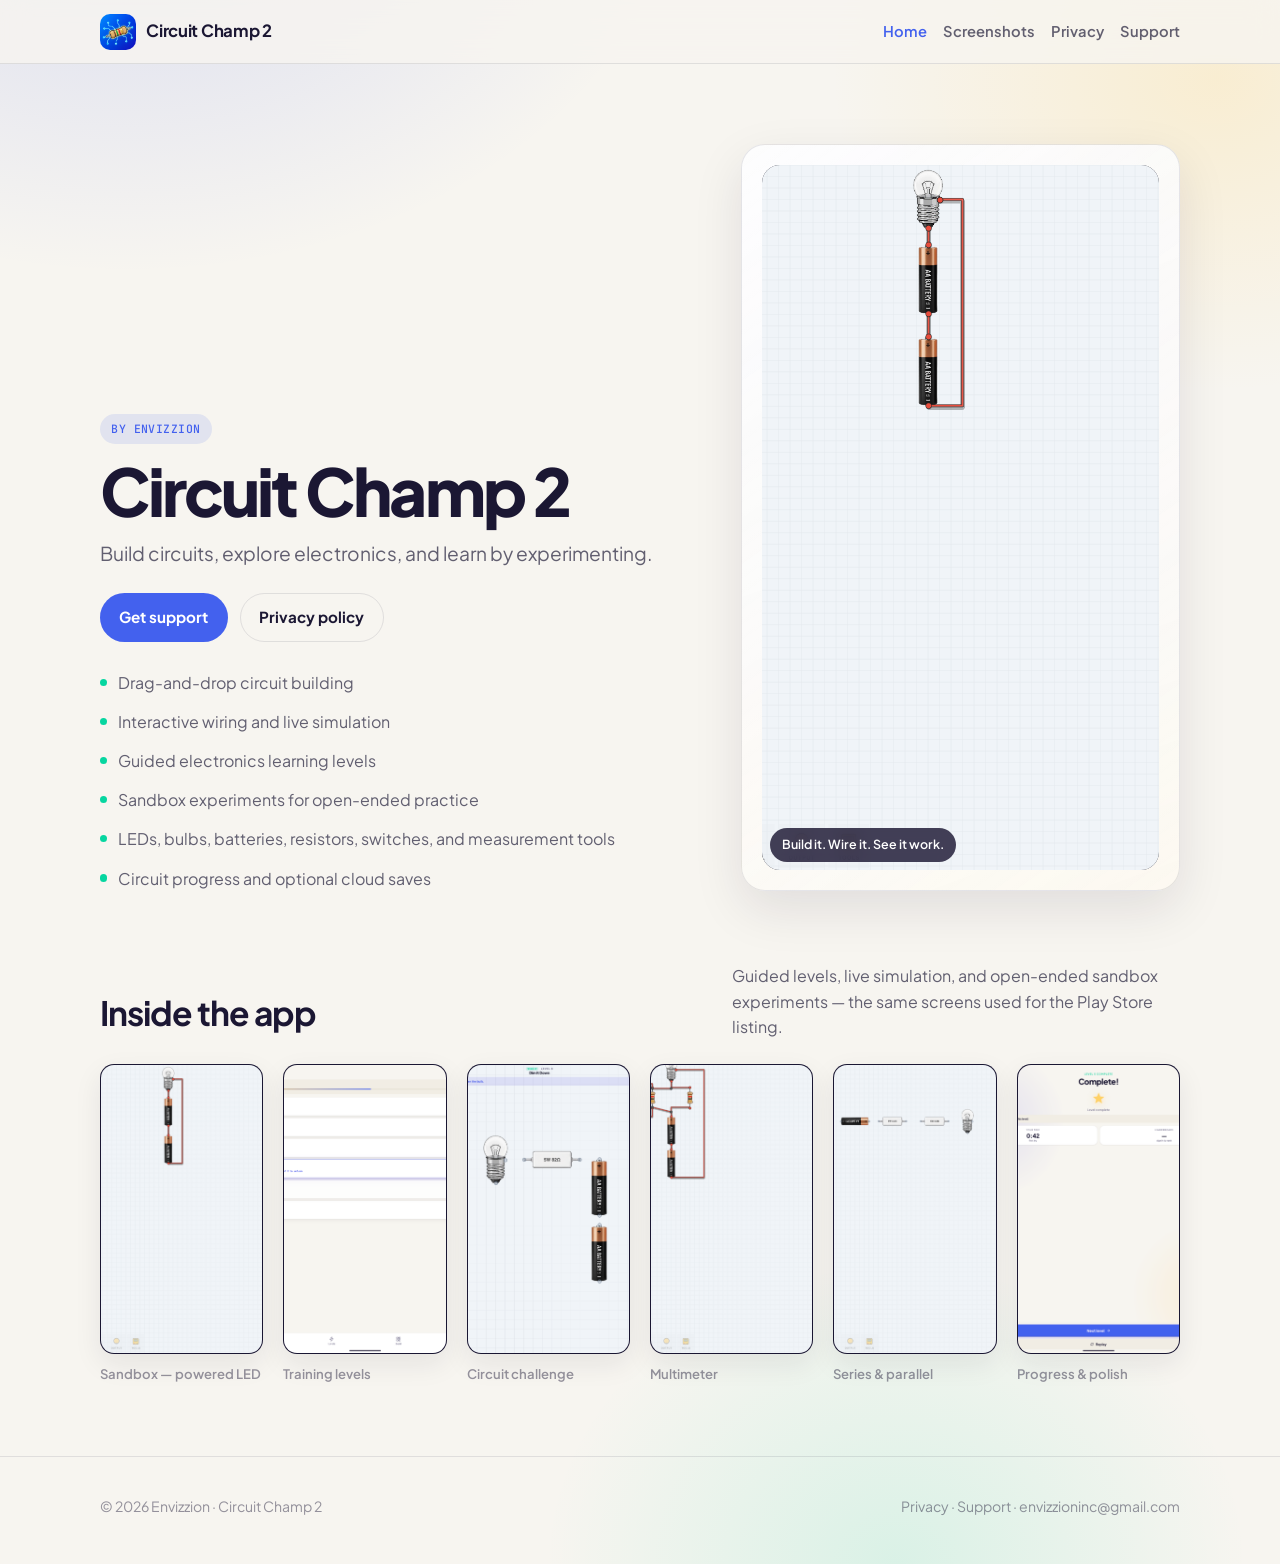
==== index.html @ 4c154be6 "init" ====
<!DOCTYPE html>
<html lang="en">

<head>
  <meta charset="utf-8">
  <meta name="viewport" content="width=device-width, initial-scale=1">
  <title>Circuit Champ 2 — Build circuits. Learn by experimenting.</title>
  <meta name="description"
    content="Circuit Champ 2 is a hands-on electronics learning app. Build circuits, explore training levels, and experiment in the sandbox.">
  <meta name="theme-color" content="#4361ee">
  <link rel="icon" href="assets/icon.png" type="image/png">
  <link rel="preconnect" href="https://fonts.googleapis.com">
  <link rel="preconnect" href="https://fonts.gstatic.com" crossorigin>
  <link
    href="https://fonts.googleapis.com/css2?family=JetBrains+Mono:wght@400;500&family=Plus+Jakarta+Sans:wght@500;600;700;800&display=swap"
    rel="stylesheet">
  <link rel="stylesheet" href="css/site.css">
</head>

<body>
  <header class="site-header">
    <div class="site-header__inner">
      <a class="brand" href="./">
        <img src="assets/icon.png" width="36" height="36" alt="">
        <span>Circuit Champ 2</span>
      </a>
      <nav class="nav" aria-label="Primary">
        <a href="./" aria-current="page">Home</a>
        <a href="#screenshots">Screenshots</a>
        <a href="privacy/">Privacy</a>
        <a href="support/">Support</a>
      </nav>
    </div>
  </header>

  <main>
    <section class="hero">
      <div class="wrap hero__grid">
        <div>
          <p class="eyebrow anim">By Envizzion</p>
          <h1 class="anim anim-d1">Circuit Champ 2</h1>
          <p class="hero__lede anim anim-d2">Build circuits, explore electronics, and learn by experimenting.</p>
          <div class="cta-row anim anim-d3">
            <a class="btn btn--primary" href="support/">Get support</a>
            <a class="btn btn--ghost" href="privacy/">Privacy policy</a>
          </div>
          <ul class="features anim anim-d4" style="margin-top: 1.75rem;">
            <li>Drag-and-drop circuit building</li>
            <li>Interactive wiring and live simulation</li>
            <li>Guided electronics learning levels</li>
            <li>Sandbox experiments for open-ended practice</li>
            <li>LEDs, bulbs, batteries, resistors, switches, and measurement tools</li>
            <li>Circuit progress and optional cloud saves</li>
          </ul>
        </div>
        <aside class="hero__panel anim anim-d2" aria-label="Featured screenshot">
          <img src="assets/screenshots/01-sandbox-led.png"
            alt="Sandbox with a powered LED circuit on the Circuit Champ workbench" width="1080" height="1920">
          <span class="hero__badge">Build it. Wire it. See it work.</span>
        </aside>
      </div>
    </section>

    <section class="section" id="screenshots">
      <div class="wrap">
        <div class="section__head">
          <h2>Inside the app</h2>
          <p>Guided levels, live simulation, and open-ended sandbox experiments — the same screens used for the Play
            Store listing.</p>
        </div>
        <div class="shot-grid">
          <figure class="shot anim anim-d1">
            <img src="assets/screenshots/01-sandbox-led.png" alt="Sandbox with a powered LED circuit" width="1080"
              height="1920">
            <figcaption>Sandbox — powered LED</figcaption>
          </figure>
          <figure class="shot anim anim-d2">
            <img src="assets/screenshots/02-training-levels.png" alt="Training and component level list" width="1080"
              height="1920">
            <figcaption>Training levels</figcaption>
          </figure>
          <figure class="shot anim anim-d3">
            <img src="assets/screenshots/03-challenge.png" alt="Active challenge with objective and circuit"
              width="1080" height="1920">
            <figcaption>Circuit challenge</figcaption>
          </figure>
          <figure class="shot anim anim-d4">
            <img src="assets/screenshots/04-multimeter.png" alt="Multimeter measuring a circuit" width="1080"
              height="1920">
            <figcaption>Multimeter</figcaption>
          </figure>
          <figure class="shot anim anim-d5">
            <img src="assets/screenshots/05-series-parallel.png" alt="Series or parallel circuit in the sandbox"
              width="1080" height="1920">
            <figcaption>Series &amp; parallel</figcaption>
          </figure>
          <figure class="shot anim anim-d6">
            <img src="assets/screenshots/06-completed-level.png" alt="Completed level or progression screen"
              width="1080" height="1920">
            <figcaption>Progress &amp; polish</figcaption>
          </figure>
        </div>
      </div>
    </section>
  </main>

  <footer class="site-footer">
    <div class="site-footer__inner">
      <p>© 2026 Envizzion · Circuit Champ 2</p>
      <p>
        <a href="privacy/">Privacy</a>
        ·
        <a href="support/">Support</a>
        ·
        <a href="mailto:envizzioninc@gmail.com">envizzioninc@gmail.com</a>
      </p>
    </div>
  </footer>
</body>

</html>
---- css/site.css ----
:root {
  --accent: #4361ee;
  --accent-soft: rgba(67, 97, 238, 0.12);
  --yellow: #ffd166;
  --orange: #ff6b35;
  --green: #06d6a0;
  --surface: #f7f5f0;
  --surface-elevated: #ffffff;
  --ink: #1b1733;
  --ink-muted: rgba(27, 23, 51, 0.68);
  --ink-faint: rgba(27, 23, 51, 0.45);
  --line: rgba(27, 23, 51, 0.1);
  --font-sans: "Plus Jakarta Sans", system-ui, sans-serif;
  --font-mono: "JetBrains Mono", ui-monospace, monospace;
  --radius: 18px;
  --shadow: 0 18px 50px rgba(27, 23, 51, 0.1);
  --max: 1080px;
}

*,
*::before,
*::after {
  box-sizing: border-box;
}

html {
  scroll-behavior: smooth;
}

body {
  margin: 0;
  min-height: 100vh;
  font-family: var(--font-sans);
  color: var(--ink);
  background:
    radial-gradient(ellipse 80% 50% at 10% -10%, rgba(67, 97, 238, 0.18), transparent 55%),
    radial-gradient(ellipse 60% 40% at 95% 5%, rgba(255, 209, 102, 0.22), transparent 50%),
    radial-gradient(ellipse 50% 35% at 70% 100%, rgba(6, 214, 160, 0.12), transparent 55%),
    var(--surface);
  line-height: 1.6;
}

img {
  max-width: 100%;
  height: auto;
  display: block;
}

a {
  color: var(--accent);
  text-decoration-thickness: 1.5px;
  text-underline-offset: 0.18em;
}

a:hover {
  color: #2f49d1;
}

.site-header {
  position: sticky;
  top: 0;
  z-index: 20;
  backdrop-filter: blur(14px);
  background: rgba(247, 245, 240, 0.82);
  border-bottom: 1px solid var(--line);
}

.site-header__inner,
.site-footer__inner,
.wrap {
  width: min(100% - 2rem, var(--max));
  margin-inline: auto;
}

.site-header__inner {
  display: flex;
  align-items: center;
  justify-content: space-between;
  gap: 1rem;
  padding: 0.85rem 0;
}

.brand {
  display: inline-flex;
  align-items: center;
  gap: 0.65rem;
  color: inherit;
  text-decoration: none;
  font-weight: 700;
  letter-spacing: -0.02em;
}

.brand img {
  width: 36px;
  height: 36px;
  border-radius: 10px;
}

.brand span {
  font-size: 1.05rem;
}

.nav {
  display: flex;
  flex-wrap: wrap;
  gap: 0.35rem 1rem;
  font-size: 0.92rem;
  font-weight: 600;
}

.nav a {
  color: var(--ink-muted);
  text-decoration: none;
}

.nav a:hover,
.nav a[aria-current="page"] {
  color: var(--accent);
}

.hero {
  padding: clamp(2.5rem, 8vw, 5rem) 0 clamp(2rem, 5vw, 3.5rem);
}

.hero__grid {
  display: grid;
  gap: 2rem;
  align-items: end;
}

@media (min-width: 860px) {
  .hero__grid {
    grid-template-columns: 1.15fr 0.85fr;
    gap: 3rem;
  }
}

.eyebrow {
  display: inline-block;
  margin: 0 0 0.85rem;
  padding: 0.35rem 0.7rem;
  border-radius: 999px;
  background: var(--accent-soft);
  color: var(--accent);
  font-family: var(--font-mono);
  font-size: 0.72rem;
  font-weight: 500;
  letter-spacing: 0.04em;
  text-transform: uppercase;
}

.hero h1,
.doc h1 {
  margin: 0 0 0.75rem;
  font-size: clamp(2.4rem, 6vw, 4.1rem);
  line-height: 1.05;
  letter-spacing: -0.045em;
  font-weight: 800;
}

.hero h1 {
  max-width: 11ch;
}

.hero__lede,
.doc .lede {
  margin: 0 0 1.5rem;
  max-width: 36rem;
  color: var(--ink-muted);
  font-size: clamp(1.05rem, 2.2vw, 1.2rem);
}

.cta-row {
  display: flex;
  flex-wrap: wrap;
  gap: 0.75rem;
}

.btn {
  display: inline-flex;
  align-items: center;
  justify-content: center;
  gap: 0.4rem;
  min-height: 2.75rem;
  padding: 0.7rem 1.15rem;
  border-radius: 999px;
  border: 1.5px solid transparent;
  font: inherit;
  font-weight: 700;
  font-size: 0.95rem;
  text-decoration: none;
  cursor: pointer;
  transition: transform 0.15s ease, background 0.15s ease, color 0.15s ease;
}

.btn:hover {
  transform: translateY(-1px);
}

.btn--primary {
  background: var(--accent);
  color: #fff;
}

.btn--primary:hover {
  background: #2f49d1;
  color: #fff;
}

.btn--ghost {
  background: transparent;
  border-color: var(--line);
  color: var(--ink);
}

.btn--ghost:hover {
  border-color: var(--accent);
  color: var(--accent);
}

.hero__panel {
  position: relative;
  padding: 1.25rem;
  border-radius: calc(var(--radius) + 6px);
  background:
    linear-gradient(145deg, rgba(255, 255, 255, 0.92), rgba(255, 255, 255, 0.65)),
    linear-gradient(160deg, var(--accent-soft), rgba(255, 209, 102, 0.18));
  border: 1px solid var(--line);
  box-shadow: var(--shadow);
}

.hero__panel img {
  width: 100%;
  border-radius: var(--radius);
  aspect-ratio: 9 / 16;
  object-fit: cover;
  object-position: top center;
  background: #0f0f1e;
}

.hero__badge {
  position: absolute;
  left: 1.75rem;
  bottom: 1.75rem;
  padding: 0.45rem 0.75rem;
  border-radius: 999px;
  background: rgba(27, 23, 51, 0.82);
  color: #fff;
  font-size: 0.78rem;
  font-weight: 600;
  backdrop-filter: blur(8px);
}

.section {
  padding: 1rem 0 4.5rem;
}

.section__head {
  display: flex;
  flex-wrap: wrap;
  align-items: end;
  justify-content: space-between;
  gap: 1rem;
  margin-bottom: 1.5rem;
}

.section__head h2 {
  margin: 0;
  font-size: clamp(1.6rem, 3vw, 2.1rem);
  letter-spacing: -0.03em;
}

.section__head p {
  margin: 0;
  max-width: 28rem;
  color: var(--ink-muted);
}

.shot-grid {
  display: grid;
  gap: 1.25rem;
  grid-template-columns: repeat(auto-fit, minmax(160px, 1fr));
}

@media (min-width: 720px) {
  .shot-grid {
    grid-template-columns: repeat(3, 1fr);
  }
}

@media (min-width: 980px) {
  .shot-grid {
    grid-template-columns: repeat(6, 1fr);
  }
}

.shot {
  margin: 0;
}

.shot img {
  width: 100%;
  border-radius: 14px;
  border: 1px solid var(--line);
  box-shadow: 0 10px 28px rgba(27, 23, 51, 0.08);
  aspect-ratio: 9 / 16;
  object-fit: cover;
  object-position: top center;
  background: #1b1733;
}

.shot figcaption {
  margin-top: 0.55rem;
  font-size: 0.82rem;
  color: var(--ink-faint);
  font-weight: 600;
}

.features {
  display: grid;
  gap: 0.85rem;
  margin: 0;
  padding: 0;
  list-style: none;
}

.features li {
  position: relative;
  padding-left: 1.15rem;
  color: var(--ink-muted);
}

.features li::before {
  content: "";
  position: absolute;
  left: 0;
  top: 0.55em;
  width: 0.45rem;
  height: 0.45rem;
  border-radius: 50%;
  background: var(--green);
}

.doc {
  padding: 2.5rem 0 4rem;
}

.doc-card {
  max-width: 44rem;
  margin: 0 auto;
  padding: clamp(1.5rem, 4vw, 2.5rem);
  background: var(--surface-elevated);
  border: 1px solid var(--line);
  border-radius: calc(var(--radius) + 4px);
  box-shadow: var(--shadow);
}

.doc-card h1 {
  font-size: clamp(1.9rem, 4vw, 2.6rem);
}

.doc-card .meta {
  margin: 0 0 1.5rem;
  color: var(--ink-faint);
  font-family: var(--font-mono);
  font-size: 0.82rem;
}

.doc-card h2 {
  margin: 1.75rem 0 0.65rem;
  font-size: 1.15rem;
  letter-spacing: -0.02em;
}

.doc-card p,
.doc-card li {
  color: var(--ink-muted);
}

.doc-card ul {
  padding-left: 1.2rem;
}

.doc-card li + li {
  margin-top: 0.35rem;
}

.site-footer {
  border-top: 1px solid var(--line);
  padding: 1.5rem 0 2rem;
  color: var(--ink-faint);
  font-size: 0.88rem;
}

.site-footer__inner {
  display: flex;
  flex-wrap: wrap;
  gap: 0.75rem 1.5rem;
  justify-content: space-between;
}

.site-footer a {
  color: inherit;
  text-decoration: none;
}

.site-footer a:hover {
  color: var(--accent);
}

/* Motion */
@keyframes rise-in {
  from {
    opacity: 0;
    transform: translateY(14px);
  }
  to {
    opacity: 1;
    transform: translateY(0);
  }
}

.anim {
  animation: rise-in 0.7s ease both;
}

.anim-d1 { animation-delay: 0.08s; }
.anim-d2 { animation-delay: 0.16s; }
.anim-d3 { animation-delay: 0.24s; }
.anim-d4 { animation-delay: 0.32s; }
.anim-d5 { animation-delay: 0.4s; }
.anim-d6 { animation-delay: 0.48s; }

@media (prefers-reduced-motion: reduce) {
  html { scroll-behavior: auto; }
  .anim { animation: none; }
  .btn:hover { transform: none; }
}
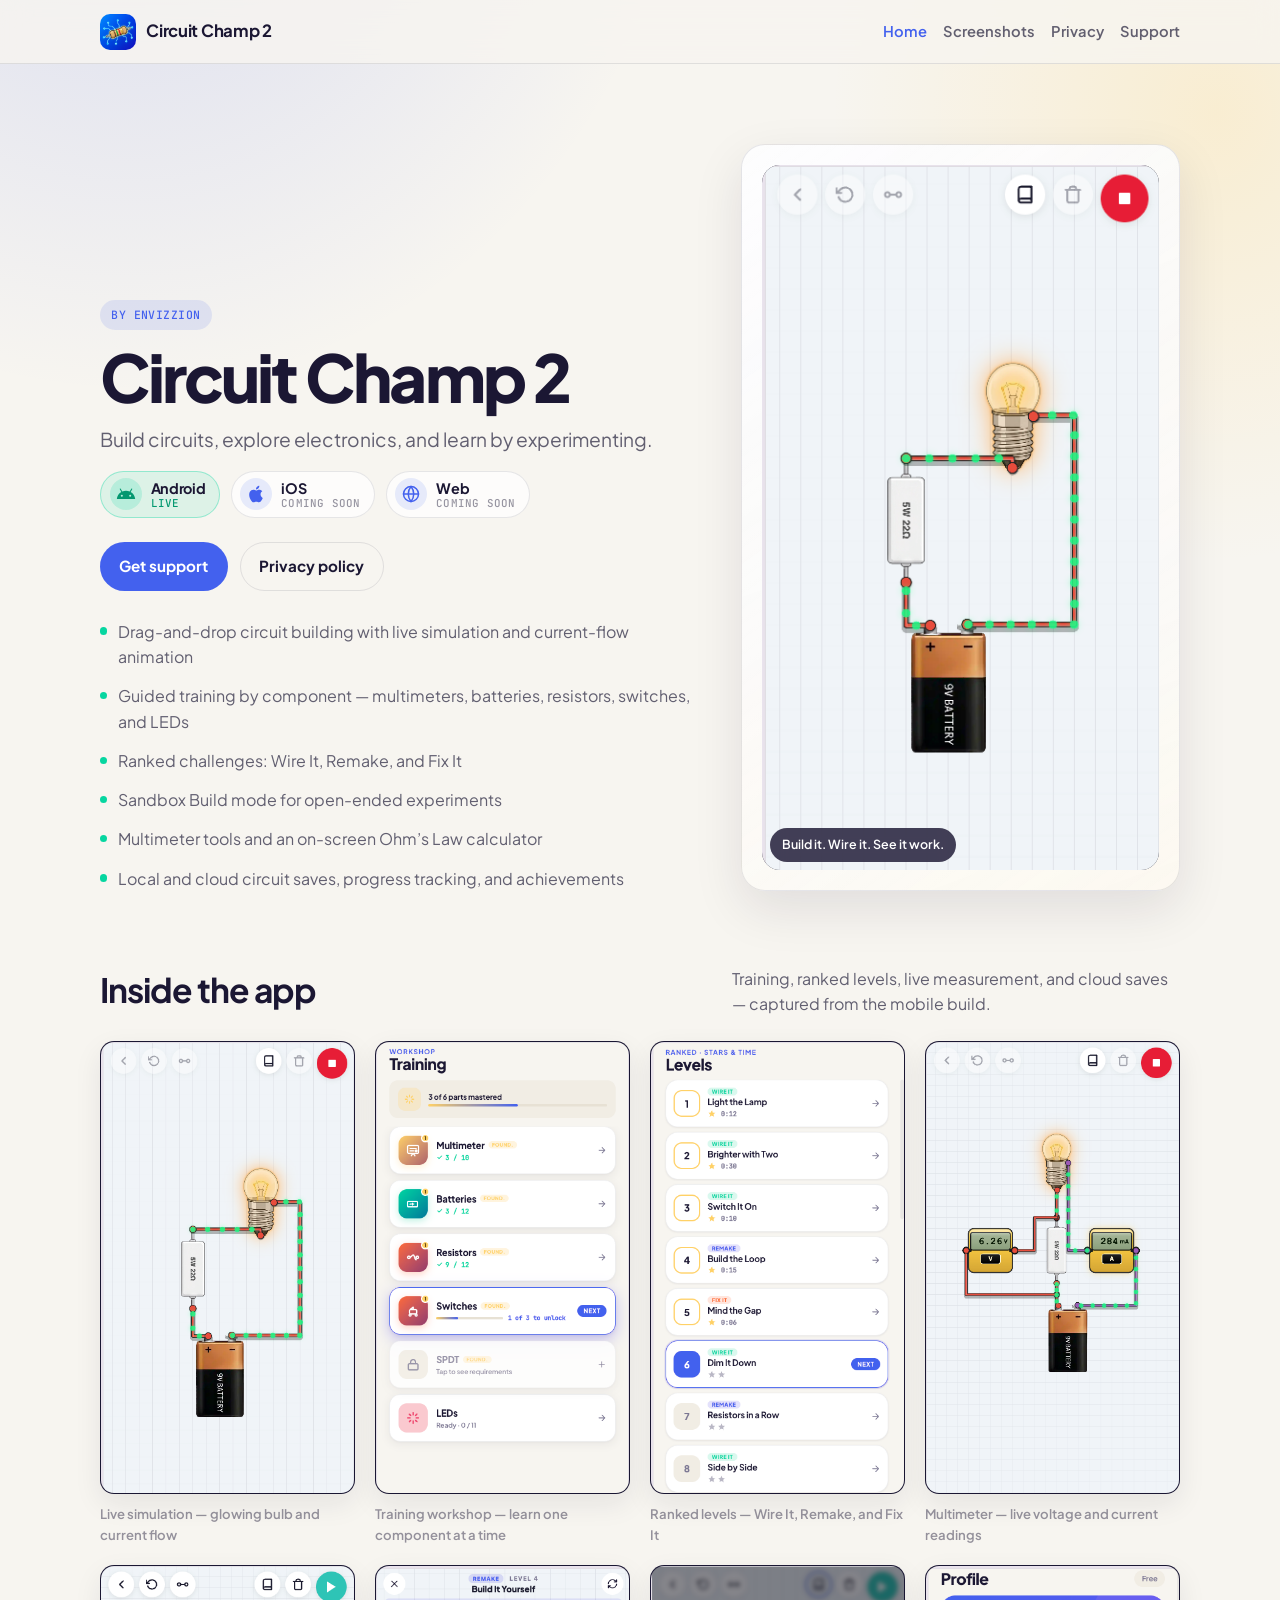
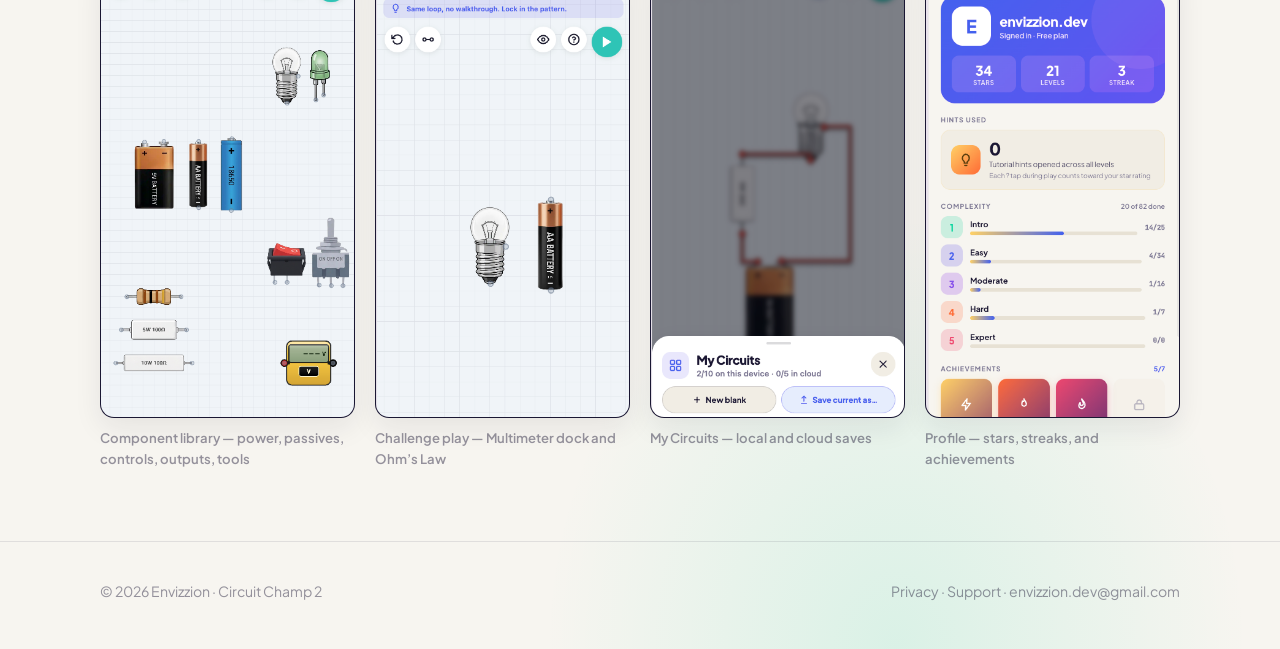
==== commit f535b95c: "updates" ====
--- a/index.html
+++ b/index.html
@@ -6,7 +6,7 @@
   <meta name="viewport" content="width=device-width, initial-scale=1">
   <title>Circuit Champ 2 — Build circuits. Learn by experimenting.</title>
   <meta name="description"
-    content="Circuit Champ 2 is a hands-on electronics learning app. Build circuits, explore training levels, and experiment in the sandbox.">
+    content="Circuit Champ 2 is a hands-on electronics learning app for Android, with iOS and web versions coming soon. Build circuits, train with guided levels, and experiment in the sandbox.">
   <meta name="theme-color" content="#4361ee">
   <link rel="icon" href="assets/icon.png" type="image/png">
   <link rel="preconnect" href="https://fonts.googleapis.com">
@@ -40,22 +40,61 @@
           <p class="eyebrow anim">By Envizzion</p>
           <h1 class="anim anim-d1">Circuit Champ 2</h1>
           <p class="hero__lede anim anim-d2">Build circuits, explore electronics, and learn by experimenting.</p>
+          <ul class="platforms anim anim-d2" aria-label="Supported platforms">
+            <li class="platform platform--live">
+              <span class="platform__icon" aria-hidden="true">
+                <svg viewBox="0 0 24 24" width="20" height="20" fill="currentColor">
+                  <path d="M17.6 9.48l1.84-3.18c.16-.31.04-.69-.26-.85a.637.637 0 0 0-.83.22l-1.88 3.24a11.43 11.43 0 0 0-8.94 0L5.65 5.67a.643.643 0 0 0-.87-.2c-.28.18-.37.54-.2.83L6.4 9.48A10.78 10.78 0 0 0 1 18h22a10.78 10.78 0 0 0-5.4-8.52zM7 15.25a1.25 1.25 0 1 1 0-2.5 1.25 1.25 0 0 1 0 2.5zm10 0a1.25 1.25 0 1 1 0-2.5 1.25 1.25 0 0 1 0 2.5z"/>
+                </svg>
+              </span>
+              <span class="platform__meta">
+                <span class="platform__name">Android</span>
+                <span class="platform__status">Live</span>
+              </span>
+            </li>
+            <li class="platform">
+              <span class="platform__icon" aria-hidden="true">
+                <svg viewBox="0 0 24 24" width="20" height="20" fill="currentColor">
+                  <path d="M18.71 19.5c-.83 1.24-1.71 2.45-3.05 2.47-1.34.03-1.77-.79-3.29-.79-1.53 0-2 .77-3.27.82-1.31.05-2.3-1.32-3.14-2.53C4.25 17 2.94 12.45 4.7 9.39c.87-1.52 2.43-2.48 4.12-2.51 1.28-.02 2.5.87 3.29.87.78 0 2.26-1.07 3.81-.91.65.03 2.47.26 3.64 1.98-.09.06-2.17 1.28-2.15 3.81.03 3.02 2.65 4.03 2.68 4.04-.03.07-.42 1.44-1.38 2.83M13 3.5c.73-.83 1.94-1.46 2.94-1.5.13 1.17-.34 2.35-1.04 3.19-.69.85-1.83 1.51-2.95 1.42-.15-1.15.41-2.35 1.05-3.11z"/>
+                </svg>
+              </span>
+              <span class="platform__meta">
+                <span class="platform__name">iOS</span>
+                <span class="platform__status">Coming soon</span>
+              </span>
+            </li>
+            <li class="platform">
+              <span class="platform__icon" aria-hidden="true">
+                <svg viewBox="0 0 24 24" width="20" height="20" fill="none" stroke="currentColor" stroke-width="1.8" stroke-linecap="round" stroke-linejoin="round">
+                  <circle cx="12" cy="12" r="9"/>
+                  <path d="M3 12h18"/>
+                  <path d="M12 3a14 14 0 0 1 0 18"/>
+                  <path d="M12 3a14 14 0 0 0 0 18"/>
+                </svg>
+              </span>
+              <span class="platform__meta">
+                <span class="platform__name">Web</span>
+                <span class="platform__status">Coming soon</span>
+              </span>
+            </li>
+          </ul>
           <div class="cta-row anim anim-d3">
             <a class="btn btn--primary" href="support/">Get support</a>
             <a class="btn btn--ghost" href="privacy/">Privacy policy</a>
           </div>
           <ul class="features anim anim-d4" style="margin-top: 1.75rem;">
-            <li>Drag-and-drop circuit building</li>
-            <li>Interactive wiring and live simulation</li>
-            <li>Guided electronics learning levels</li>
-            <li>Sandbox experiments for open-ended practice</li>
-            <li>LEDs, bulbs, batteries, resistors, switches, and measurement tools</li>
-            <li>Circuit progress and optional cloud saves</li>
+            <li>Drag-and-drop circuit building with live simulation and current-flow animation</li>
+            <li>Guided training by component — multimeters, batteries, resistors, switches, and LEDs</li>
+            <li>Ranked challenges: Wire It, Remake, and Fix It</li>
+            <li>Sandbox Build mode for open-ended experiments</li>
+            <li>Multimeter tools and an on-screen Ohm’s Law calculator</li>
+            <li>Local and cloud circuit saves, progress tracking, and achievements</li>
           </ul>
         </div>
         <aside class="hero__panel anim anim-d2" aria-label="Featured screenshot">
-          <img src="assets/screenshots/01-sandbox-led.png"
-            alt="Sandbox with a powered LED circuit on the Circuit Champ workbench" width="1080" height="1920">
+          <img src="assets/screenshots/01-sandbox-live-simulation.png"
+            alt="Sandbox simulation with a glowing bulb, battery, resistor, and animated current flow"
+            width="415" height="918">
           <span class="hero__badge">Build it. Wire it. See it work.</span>
         </aside>
       </div>
@@ -65,39 +104,55 @@
       <div class="wrap">
         <div class="section__head">
           <h2>Inside the app</h2>
-          <p>Guided levels, live simulation, and open-ended sandbox experiments — the same screens used for the Play
-            Store listing.</p>
+          <p>Training, ranked levels, live measurement, and cloud saves — captured from the mobile build.</p>
         </div>
         <div class="shot-grid">
           <figure class="shot anim anim-d1">
-            <img src="assets/screenshots/01-sandbox-led.png" alt="Sandbox with a powered LED circuit" width="1080"
-              height="1920">
-            <figcaption>Sandbox — powered LED</figcaption>
+            <img src="assets/screenshots/01-sandbox-live-simulation.png"
+              alt="Sandbox with a powered bulb circuit and moving current dots on the wires" width="415" height="918">
+            <figcaption>Live simulation — glowing bulb and current flow</figcaption>
           </figure>
           <figure class="shot anim anim-d2">
-            <img src="assets/screenshots/02-training-levels.png" alt="Training and component level list" width="1080"
-              height="1920">
-            <figcaption>Training levels</figcaption>
+            <img src="assets/screenshots/02-training-workshop.png"
+              alt="Training workshop listing Multimeter, Batteries, Resistors, Switches, SPDT, and LEDs"
+              width="416" height="919">
+            <figcaption>Training workshop — learn one component at a time</figcaption>
           </figure>
           <figure class="shot anim anim-d3">
-            <img src="assets/screenshots/03-challenge.png" alt="Active challenge with objective and circuit"
-              width="1080" height="1920">
-            <figcaption>Circuit challenge</figcaption>
+            <img src="assets/screenshots/03-ranked-levels.png"
+              alt="Ranked levels list with Wire It, Remake, and Fix It challenges plus star times"
+              width="416" height="918">
+            <figcaption>Ranked levels — Wire It, Remake, and Fix It</figcaption>
           </figure>
           <figure class="shot anim anim-d4">
-            <img src="assets/screenshots/04-multimeter.png" alt="Multimeter measuring a circuit" width="1080"
-              height="1920">
-            <figcaption>Multimeter</figcaption>
+            <img src="assets/screenshots/04-multimeter-live-readings.png"
+              alt="Circuit with voltmeter reading 6.26 V and ammeter reading 284 mA while the bulb glows"
+              width="413" height="918">
+            <figcaption>Multimeter — live voltage and current readings</figcaption>
           </figure>
           <figure class="shot anim anim-d5">
-            <img src="assets/screenshots/05-series-parallel.png" alt="Series or parallel circuit in the sandbox"
-              width="1080" height="1920">
-            <figcaption>Series &amp; parallel</figcaption>
+            <img src="assets/screenshots/05-component-library.png"
+              alt="Sandbox palette showing batteries, resistors, switches, bulbs, LEDs, and a multimeter"
+              width="412" height="917">
+            <figcaption>Component library — power, passives, controls, outputs, tools</figcaption>
           </figure>
           <figure class="shot anim anim-d6">
-            <img src="assets/screenshots/06-completed-level.png" alt="Completed level or progression screen"
-              width="1080" height="1920">
-            <figcaption>Progress &amp; polish</figcaption>
+            <img src="assets/screenshots/06-challenge-ohms-law.png"
+              alt="Level 4 Build It Yourself challenge with Multimeter dock and Ohm’s Law calculator"
+              width="413" height="921">
+            <figcaption>Challenge play — Multimeter dock and Ohm’s Law</figcaption>
+          </figure>
+          <figure class="shot anim anim-d7">
+            <img src="assets/screenshots/07-my-circuits-cloud-saves.png"
+              alt="My Circuits sheet showing local and cloud save slots for named sandbox circuits"
+              width="412" height="918">
+            <figcaption>My Circuits — local and cloud saves</figcaption>
+          </figure>
+          <figure class="shot anim anim-d8">
+            <img src="assets/screenshots/08-profile-progress.png"
+              alt="Profile screen with stars, levels completed, streak, complexity progress, and achievements"
+              width="413" height="923">
+            <figcaption>Profile — stars, streaks, and achievements</figcaption>
           </figure>
         </div>
       </div>
@@ -112,10 +167,10 @@
         ·
         <a href="support/">Support</a>
         ·
-        <a href="mailto:envizzioninc@gmail.com">envizzioninc@gmail.com</a>
+        <a href="mailto:envizzion.dev@gmail.com">envizzion.dev@gmail.com</a>
       </p>
     </div>
   </footer>
 </body>
 
-</html>+</html>
--- a/css/site.css
+++ b/css/site.css
@@ -164,10 +164,79 @@
 
 .hero__lede,
 .doc .lede {
-  margin: 0 0 1.5rem;
+  margin: 0 0 1rem;
   max-width: 36rem;
   color: var(--ink-muted);
   font-size: clamp(1.05rem, 2.2vw, 1.2rem);
+}
+
+.platforms {
+  display: flex;
+  flex-wrap: wrap;
+  gap: 0.65rem;
+  margin: 0 0 1.5rem;
+  padding: 0;
+  list-style: none;
+}
+
+.platform {
+  display: inline-flex;
+  align-items: center;
+  gap: 0.55rem;
+  min-height: 2.75rem;
+  padding: 0.4rem 0.85rem 0.4rem 0.55rem;
+  border: 1px solid var(--line);
+  border-radius: 999px;
+  background: rgba(255, 255, 255, 0.72);
+  color: var(--ink);
+}
+
+.platform__icon {
+  display: inline-flex;
+  align-items: center;
+  justify-content: center;
+  width: 2rem;
+  height: 2rem;
+  border-radius: 50%;
+  background: var(--accent-soft);
+  color: var(--accent);
+  flex-shrink: 0;
+}
+
+.platform__meta {
+  display: flex;
+  flex-direction: column;
+  gap: 0.05rem;
+  line-height: 1.15;
+}
+
+.platform__name {
+  font-size: 0.9rem;
+  font-weight: 700;
+  letter-spacing: -0.02em;
+}
+
+.platform__status {
+  font-family: var(--font-mono);
+  font-size: 0.68rem;
+  font-weight: 500;
+  letter-spacing: 0.02em;
+  color: var(--ink-faint);
+  text-transform: uppercase;
+}
+
+.platform--live {
+  border-color: rgba(6, 214, 160, 0.35);
+  background: rgba(6, 214, 160, 0.1);
+}
+
+.platform--live .platform__icon {
+  background: rgba(6, 214, 160, 0.18);
+  color: #049870;
+}
+
+.platform--live .platform__status {
+  color: #049870;
 }
 
 .cta-row {
@@ -284,13 +353,7 @@
 
 @media (min-width: 720px) {
   .shot-grid {
-    grid-template-columns: repeat(3, 1fr);
-  }
-}
-
-@media (min-width: 980px) {
-  .shot-grid {
-    grid-template-columns: repeat(6, 1fr);
+    grid-template-columns: repeat(4, 1fr);
   }
 }
 
@@ -430,6 +493,8 @@
 .anim-d4 { animation-delay: 0.32s; }
 .anim-d5 { animation-delay: 0.4s; }
 .anim-d6 { animation-delay: 0.48s; }
+.anim-d7 { animation-delay: 0.56s; }
+.anim-d8 { animation-delay: 0.64s; }
 
 @media (prefers-reduced-motion: reduce) {
   html { scroll-behavior: auto; }
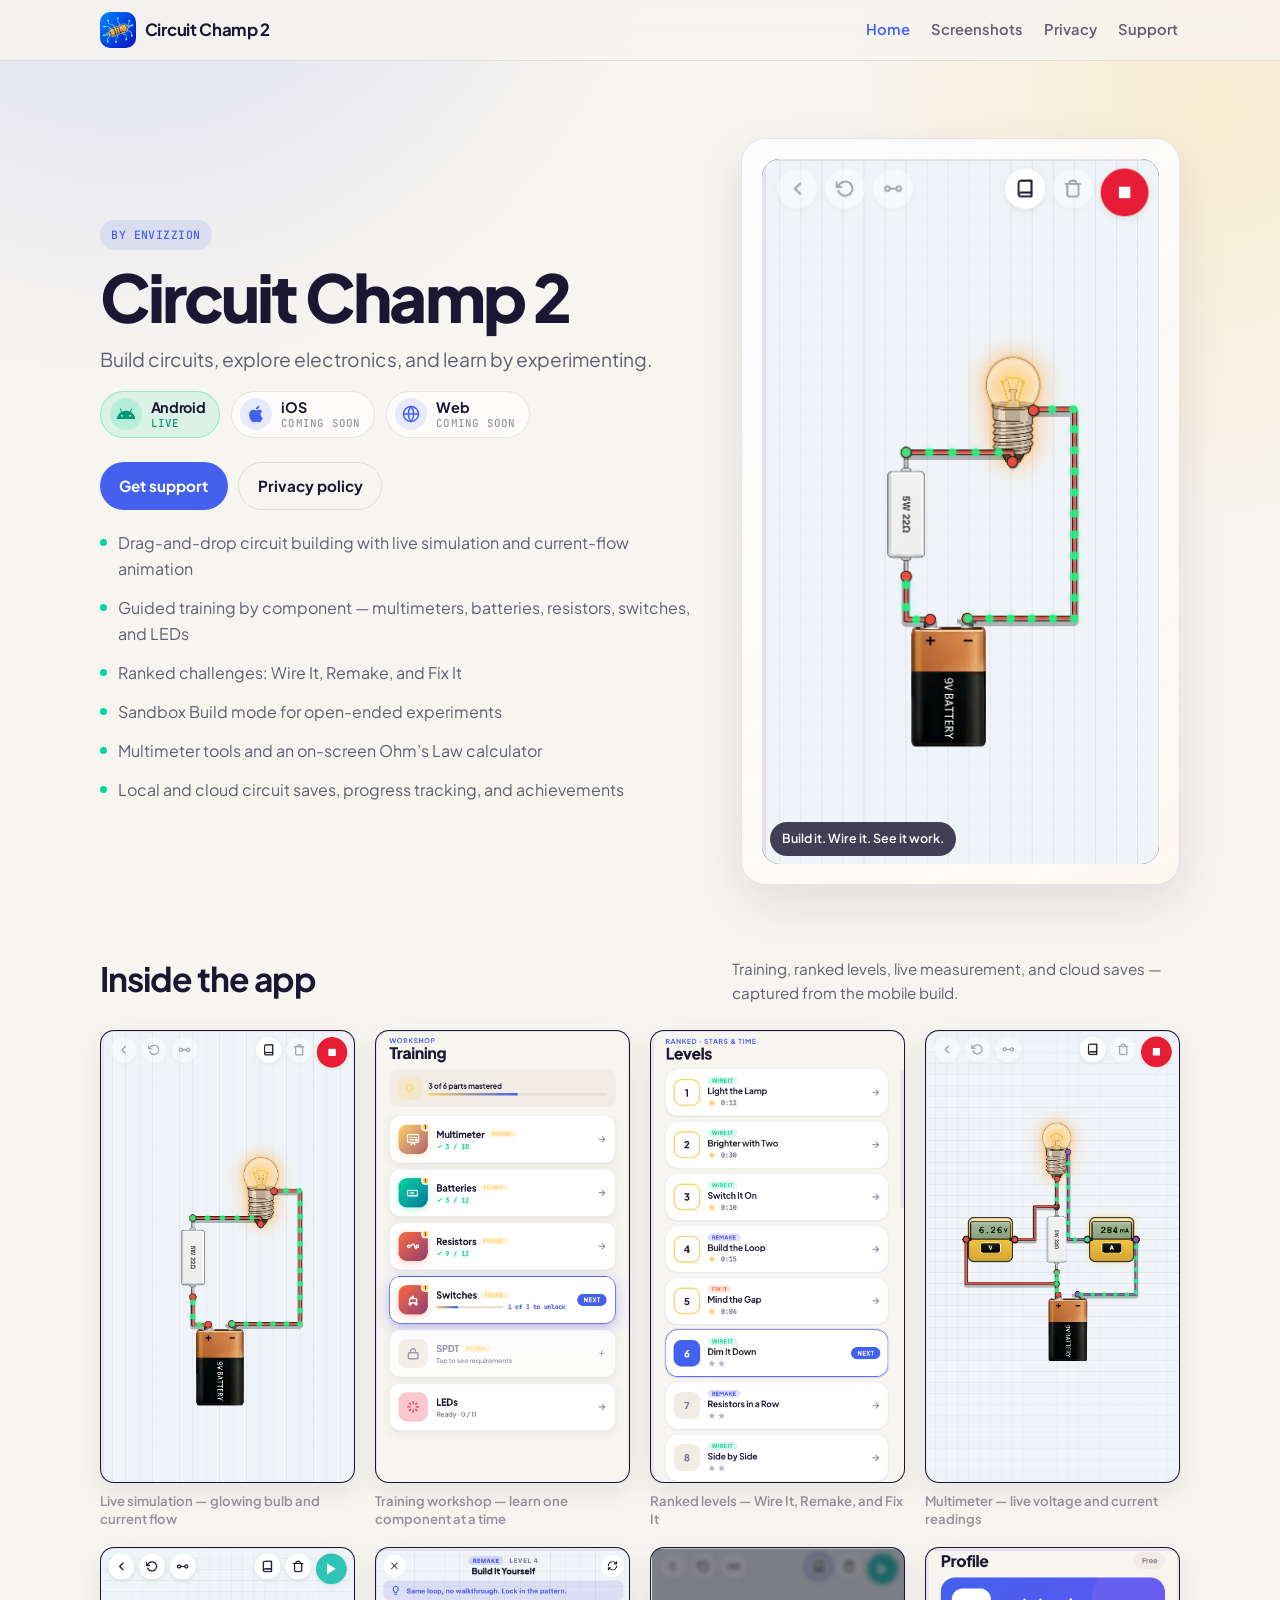
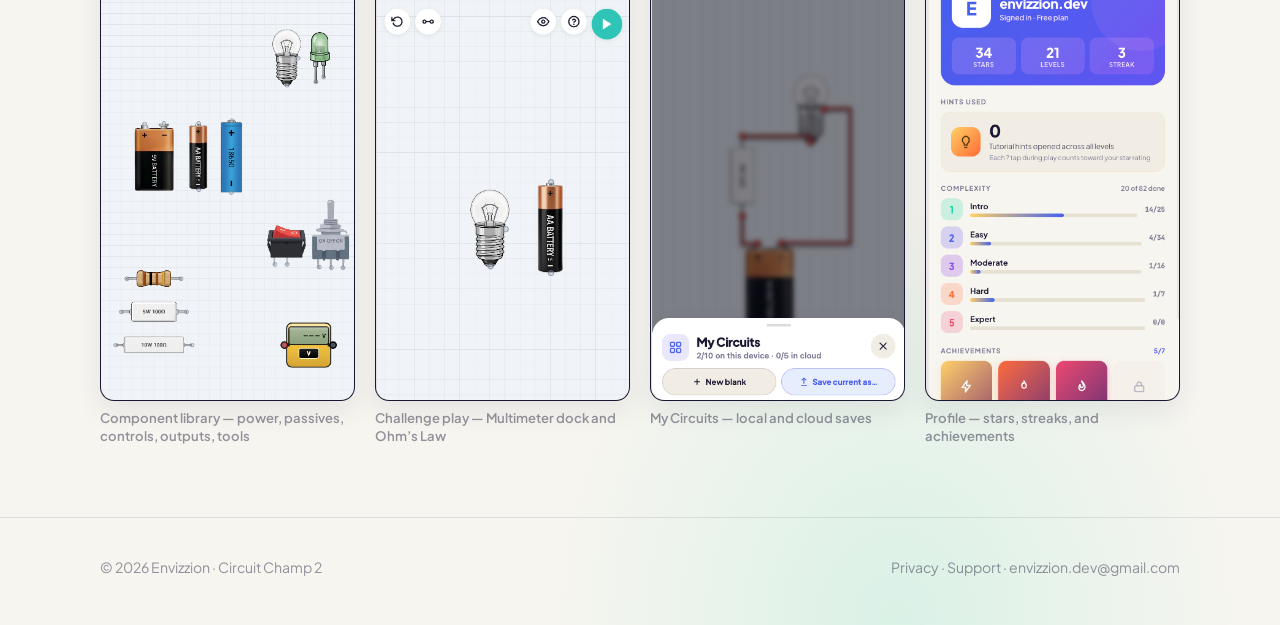
==== commit 3149613b: "Improve mobile layout for hero, nav, and screenshot grid. Co-authored-by: Cursor <cursoragent@cursor" ====
--- a/index.html
+++ b/index.html
@@ -3,7 +3,7 @@
 
 <head>
   <meta charset="utf-8">
-  <meta name="viewport" content="width=device-width, initial-scale=1">
+  <meta name="viewport" content="width=device-width, initial-scale=1, viewport-fit=cover">
   <title>Circuit Champ 2 — Build circuits. Learn by experimenting.</title>
   <meta name="description"
     content="Circuit Champ 2 is a hands-on electronics learning app for Android, with iOS and web versions coming soon. Build circuits, train with guided levels, and experiment in the sandbox.">
@@ -36,7 +36,7 @@
   <main>
     <section class="hero">
       <div class="wrap hero__grid">
-        <div>
+        <div class="hero__copy">
           <p class="eyebrow anim">By Envizzion</p>
           <h1 class="anim anim-d1">Circuit Champ 2</h1>
           <p class="hero__lede anim anim-d2">Build circuits, explore electronics, and learn by experimenting.</p>
@@ -82,14 +82,6 @@
             <a class="btn btn--primary" href="support/">Get support</a>
             <a class="btn btn--ghost" href="privacy/">Privacy policy</a>
           </div>
-          <ul class="features anim anim-d4" style="margin-top: 1.75rem;">
-            <li>Drag-and-drop circuit building with live simulation and current-flow animation</li>
-            <li>Guided training by component — multimeters, batteries, resistors, switches, and LEDs</li>
-            <li>Ranked challenges: Wire It, Remake, and Fix It</li>
-            <li>Sandbox Build mode for open-ended experiments</li>
-            <li>Multimeter tools and an on-screen Ohm’s Law calculator</li>
-            <li>Local and cloud circuit saves, progress tracking, and achievements</li>
-          </ul>
         </div>
         <aside class="hero__panel anim anim-d2" aria-label="Featured screenshot">
           <img src="assets/screenshots/01-sandbox-live-simulation.png"
@@ -97,6 +89,14 @@
             width="415" height="918">
           <span class="hero__badge">Build it. Wire it. See it work.</span>
         </aside>
+        <ul class="features hero__features anim anim-d4">
+          <li>Drag-and-drop circuit building with live simulation and current-flow animation</li>
+          <li>Guided training by component — multimeters, batteries, resistors, switches, and LEDs</li>
+          <li>Ranked challenges: Wire It, Remake, and Fix It</li>
+          <li>Sandbox Build mode for open-ended experiments</li>
+          <li>Multimeter tools and an on-screen Ohm’s Law calculator</li>
+          <li>Local and cloud circuit saves, progress tracking, and achievements</li>
+        </ul>
       </div>
     </section>
 
--- a/css/site.css
+++ b/css/site.css
@@ -25,6 +25,8 @@
 
 html {
   scroll-behavior: smooth;
+  -webkit-text-size-adjust: 100%;
+  text-size-adjust: 100%;
 }
 
 body {
@@ -38,6 +40,8 @@
     radial-gradient(ellipse 50% 35% at 70% 100%, rgba(6, 214, 160, 0.12), transparent 55%),
     var(--surface);
   line-height: 1.6;
+  padding-left: env(safe-area-inset-left);
+  padding-right: env(safe-area-inset-right);
 }
 
 img {
@@ -68,49 +72,97 @@
 .site-header__inner,
 .site-footer__inner,
 .wrap {
-  width: min(100% - 2rem, var(--max));
+  width: min(100% - 1.5rem, var(--max));
   margin-inline: auto;
+}
+
+@media (min-width: 640px) {
+  .site-header__inner,
+  .site-footer__inner,
+  .wrap {
+    width: min(100% - 2rem, var(--max));
+  }
 }
 
 .site-header__inner {
   display: flex;
   align-items: center;
   justify-content: space-between;
-  gap: 1rem;
-  padding: 0.85rem 0;
+  gap: 0.75rem;
+  padding: 0.75rem 0;
+  padding-top: max(0.75rem, env(safe-area-inset-top));
 }
 
 .brand {
   display: inline-flex;
   align-items: center;
-  gap: 0.65rem;
+  gap: 0.55rem;
   color: inherit;
   text-decoration: none;
   font-weight: 700;
   letter-spacing: -0.02em;
+  min-width: 0;
 }
 
 .brand img {
-  width: 36px;
-  height: 36px;
-  border-radius: 10px;
+  width: 32px;
+  height: 32px;
+  border-radius: 9px;
+  flex-shrink: 0;
+}
+
+@media (min-width: 640px) {
+  .brand img {
+    width: 36px;
+    height: 36px;
+    border-radius: 10px;
+  }
 }
 
 .brand span {
-  font-size: 1.05rem;
+  font-size: 0.95rem;
+  white-space: nowrap;
+  overflow: hidden;
+  text-overflow: ellipsis;
+}
+
+@media (min-width: 640px) {
+  .brand span {
+    font-size: 1.05rem;
+  }
 }
 
 .nav {
   display: flex;
-  flex-wrap: wrap;
-  gap: 0.35rem 1rem;
-  font-size: 0.92rem;
+  flex-wrap: nowrap;
+  align-items: center;
+  justify-content: flex-end;
+  gap: 0.15rem 0.65rem;
+  font-size: 0.82rem;
   font-weight: 600;
+  overflow-x: auto;
+  -webkit-overflow-scrolling: touch;
+  scrollbar-width: none;
+}
+
+.nav::-webkit-scrollbar {
+  display: none;
+}
+
+@media (min-width: 640px) {
+  .nav {
+    flex-wrap: wrap;
+    gap: 0.35rem 1rem;
+    font-size: 0.92rem;
+    overflow: visible;
+  }
 }
 
 .nav a {
   color: var(--ink-muted);
   text-decoration: none;
+  padding: 0.35rem 0.15rem;
+  white-space: nowrap;
 }
 
 .nav a:hover,
@@ -119,19 +171,43 @@
 }
 
 .hero {
-  padding: clamp(2.5rem, 8vw, 5rem) 0 clamp(2rem, 5vw, 3.5rem);
+  padding: clamp(1.75rem, 6vw, 5rem) 0 clamp(1.5rem, 4vw, 3.5rem);
 }
 
 .hero__grid {
   display: grid;
-  gap: 2rem;
-  align-items: end;
+  gap: 1.5rem;
+  align-items: start;
+  grid-template-areas:
+    "copy"
+    "panel"
+    "features";
+}
+
+.hero__copy { grid-area: copy; }
+.hero__panel { grid-area: panel; }
+.hero__features {
+  grid-area: features;
+  margin-top: 0.25rem;
 }
 
 @media (min-width: 860px) {
   .hero__grid {
     grid-template-columns: 1.15fr 0.85fr;
-    gap: 3rem;
+    grid-template-areas:
+      "copy panel"
+      "features panel";
+    gap: 1.25rem 3rem;
+    align-items: end;
+  }
+
+  .hero__features {
+    margin-top: 0.5rem;
+    align-self: start;
+  }
+
+  .hero__panel {
+    align-self: end;
   }
 }
 
@@ -143,23 +219,29 @@
   background: var(--accent-soft);
   color: var(--accent);
   font-family: var(--font-mono);
-  font-size: 0.72rem;
+  font-size: 0.68rem;
   font-weight: 500;
   letter-spacing: 0.04em;
   text-transform: uppercase;
 }
 
+@media (min-width: 640px) {
+  .eyebrow {
+    font-size: 0.72rem;
+  }
+}
+
 .hero h1,
 .doc h1 {
   margin: 0 0 0.75rem;
-  font-size: clamp(2.4rem, 6vw, 4.1rem);
+  font-size: clamp(2rem, 9vw, 4.1rem);
   line-height: 1.05;
   letter-spacing: -0.045em;
   font-weight: 800;
 }
 
 .hero h1 {
-  max-width: 11ch;
+  max-width: 12ch;
 }
 
 .hero__lede,
@@ -173,8 +255,8 @@
 .platforms {
   display: flex;
   flex-wrap: wrap;
-  gap: 0.65rem;
-  margin: 0 0 1.5rem;
+  gap: 0.5rem;
+  margin: 0 0 1.25rem;
   padding: 0;
   list-style: none;
 }
@@ -182,25 +264,55 @@
 .platform {
   display: inline-flex;
   align-items: center;
-  gap: 0.55rem;
-  min-height: 2.75rem;
-  padding: 0.4rem 0.85rem 0.4rem 0.55rem;
+  gap: 0.45rem;
+  min-height: 2.5rem;
+  padding: 0.35rem 0.7rem 0.35rem 0.4rem;
   border: 1px solid var(--line);
   border-radius: 999px;
   background: rgba(255, 255, 255, 0.72);
   color: var(--ink);
 }
 
+@media (min-width: 640px) {
+  .platforms {
+    gap: 0.65rem;
+    margin: 0 0 1.5rem;
+  }
+
+  .platform {
+    gap: 0.55rem;
+    min-height: 2.75rem;
+    padding: 0.4rem 0.85rem 0.4rem 0.55rem;
+  }
+}
+
 .platform__icon {
   display: inline-flex;
   align-items: center;
   justify-content: center;
-  width: 2rem;
-  height: 2rem;
+  width: 1.75rem;
+  height: 1.75rem;
   border-radius: 50%;
   background: var(--accent-soft);
   color: var(--accent);
   flex-shrink: 0;
+}
+
+.platform__icon svg {
+  width: 16px;
+  height: 16px;
+}
+
+@media (min-width: 640px) {
+  .platform__icon {
+    width: 2rem;
+    height: 2rem;
+  }
+
+  .platform__icon svg {
+    width: 20px;
+    height: 20px;
+  }
 }
 
 .platform__meta {
@@ -242,7 +354,7 @@
 .cta-row {
   display: flex;
   flex-wrap: wrap;
-  gap: 0.75rem;
+  gap: 0.65rem;
 }
 
 .btn {
@@ -260,6 +372,17 @@
   text-decoration: none;
   cursor: pointer;
   transition: transform 0.15s ease, background 0.15s ease, color 0.15s ease;
+  touch-action: manipulation;
+}
+
+@media (max-width: 479px) {
+  .cta-row {
+    flex-direction: column;
+  }
+
+  .btn {
+    width: 100%;
+  }
 }
 
 .btn:hover {
@@ -289,7 +412,9 @@
 
 .hero__panel {
   position: relative;
-  padding: 1.25rem;
+  width: min(100%, 280px);
+  margin-inline: auto;
+  padding: 0.85rem;
   border-radius: calc(var(--radius) + 6px);
   background:
     linear-gradient(145deg, rgba(255, 255, 255, 0.92), rgba(255, 255, 255, 0.65)),
@@ -298,44 +423,94 @@
   box-shadow: var(--shadow);
 }
 
+@media (min-width: 640px) {
+  .hero__panel {
+    width: min(100%, 340px);
+    padding: 1.25rem;
+  }
+}
+
+@media (min-width: 860px) {
+  .hero__panel {
+    width: 100%;
+  }
+}
+
 .hero__panel img {
   width: 100%;
   border-radius: var(--radius);
   aspect-ratio: 9 / 16;
+  max-height: min(62vh, 520px);
   object-fit: cover;
   object-position: top center;
   background: #0f0f1e;
 }
 
+@media (min-width: 860px) {
+  .hero__panel img {
+    max-height: none;
+  }
+}
+
 .hero__badge {
   position: absolute;
-  left: 1.75rem;
-  bottom: 1.75rem;
-  padding: 0.45rem 0.75rem;
+  left: 1.1rem;
+  right: 1.1rem;
+  bottom: 1.1rem;
+  width: fit-content;
+  max-width: calc(100% - 2.2rem);
+  padding: 0.4rem 0.65rem;
   border-radius: 999px;
   background: rgba(27, 23, 51, 0.82);
   color: #fff;
-  font-size: 0.78rem;
+  font-size: 0.72rem;
   font-weight: 600;
   backdrop-filter: blur(8px);
 }
 
+@media (min-width: 640px) {
+  .hero__badge {
+    left: 1.75rem;
+    right: auto;
+    bottom: 1.75rem;
+    max-width: none;
+    padding: 0.45rem 0.75rem;
+    font-size: 0.78rem;
+  }
+}
+
 .section {
-  padding: 1rem 0 4.5rem;
+  padding: 0.5rem 0 3rem;
+}
+
+@media (min-width: 640px) {
+  .section {
+    padding: 1rem 0 4.5rem;
+  }
 }
 
 .section__head {
   display: flex;
-  flex-wrap: wrap;
-  align-items: end;
-  justify-content: space-between;
-  gap: 1rem;
-  margin-bottom: 1.5rem;
+  flex-direction: column;
+  align-items: flex-start;
+  gap: 0.5rem;
+  margin-bottom: 1.25rem;
+}
+
+@media (min-width: 720px) {
+  .section__head {
+    flex-direction: row;
+    flex-wrap: wrap;
+    align-items: end;
+    justify-content: space-between;
+    gap: 1rem;
+    margin-bottom: 1.5rem;
+  }
 }
 
 .section__head h2 {
   margin: 0;
-  font-size: clamp(1.6rem, 3vw, 2.1rem);
+  font-size: clamp(1.45rem, 5vw, 2.1rem);
   letter-spacing: -0.03em;
 }
 
@@ -343,27 +518,30 @@
   margin: 0;
   max-width: 28rem;
   color: var(--ink-muted);
+  font-size: 0.95rem;
 }
 
 .shot-grid {
   display: grid;
-  gap: 1.25rem;
-  grid-template-columns: repeat(auto-fit, minmax(160px, 1fr));
+  gap: 0.85rem;
+  grid-template-columns: repeat(2, minmax(0, 1fr));
 }
 
 @media (min-width: 720px) {
   .shot-grid {
+    gap: 1.25rem;
     grid-template-columns: repeat(4, 1fr);
   }
 }
 
 .shot {
   margin: 0;
+  min-width: 0;
 }
 
 .shot img {
   width: 100%;
-  border-radius: 14px;
+  border-radius: 12px;
   border: 1px solid var(--line);
   box-shadow: 0 10px 28px rgba(27, 23, 51, 0.08);
   aspect-ratio: 9 / 16;
@@ -372,19 +550,41 @@
   background: #1b1733;
 }
 
+@media (min-width: 640px) {
+  .shot img {
+    border-radius: 14px;
+  }
+}
+
 .shot figcaption {
-  margin-top: 0.55rem;
-  font-size: 0.82rem;
+  margin-top: 0.45rem;
+  font-size: 0.72rem;
   color: var(--ink-faint);
   font-weight: 600;
+  line-height: 1.35;
+}
+
+@media (min-width: 640px) {
+  .shot figcaption {
+    margin-top: 0.55rem;
+    font-size: 0.82rem;
+  }
 }
 
 .features {
   display: grid;
-  gap: 0.85rem;
+  gap: 0.75rem;
   margin: 0;
   padding: 0;
   list-style: none;
+  font-size: 0.95rem;
+}
+
+@media (min-width: 640px) {
+  .features {
+    gap: 0.85rem;
+    font-size: 1rem;
+  }
 }
 
 .features li {
@@ -405,43 +605,70 @@
 }
 
 .doc {
-  padding: 2.5rem 0 4rem;
+  padding: 1.5rem 0 3rem;
+}
+
+@media (min-width: 640px) {
+  .doc {
+    padding: 2.5rem 0 4rem;
+  }
 }
 
 .doc-card {
   max-width: 44rem;
   margin: 0 auto;
-  padding: clamp(1.5rem, 4vw, 2.5rem);
+  padding: 1.25rem 1.1rem;
   background: var(--surface-elevated);
   border: 1px solid var(--line);
   border-radius: calc(var(--radius) + 4px);
   box-shadow: var(--shadow);
 }
 
+@media (min-width: 640px) {
+  .doc-card {
+    padding: clamp(1.5rem, 4vw, 2.5rem);
+  }
+}
+
 .doc-card h1 {
-  font-size: clamp(1.9rem, 4vw, 2.6rem);
+  font-size: clamp(1.65rem, 6vw, 2.6rem);
 }
 
 .doc-card .meta {
-  margin: 0 0 1.5rem;
+  margin: 0 0 1.25rem;
   color: var(--ink-faint);
   font-family: var(--font-mono);
-  font-size: 0.82rem;
+  font-size: 0.78rem;
+}
+
+@media (min-width: 640px) {
+  .doc-card .meta {
+    margin: 0 0 1.5rem;
+    font-size: 0.82rem;
+  }
 }
 
 .doc-card h2 {
-  margin: 1.75rem 0 0.65rem;
-  font-size: 1.15rem;
+  margin: 1.5rem 0 0.55rem;
+  font-size: 1.08rem;
   letter-spacing: -0.02em;
+}
+
+@media (min-width: 640px) {
+  .doc-card h2 {
+    margin: 1.75rem 0 0.65rem;
+    font-size: 1.15rem;
+  }
 }
 
 .doc-card p,
 .doc-card li {
   color: var(--ink-muted);
+  overflow-wrap: anywhere;
 }
 
 .doc-card ul {
-  padding-left: 1.2rem;
+  padding-left: 1.15rem;
 }
 
 .doc-card li + li {
@@ -450,16 +677,31 @@
 
 .site-footer {
   border-top: 1px solid var(--line);
-  padding: 1.5rem 0 2rem;
+  padding: 1.25rem 0 max(1.5rem, env(safe-area-inset-bottom));
   color: var(--ink-faint);
-  font-size: 0.88rem;
+  font-size: 0.84rem;
+}
+
+@media (min-width: 640px) {
+  .site-footer {
+    padding: 1.5rem 0 2rem;
+    font-size: 0.88rem;
+  }
 }
 
 .site-footer__inner {
   display: flex;
-  flex-wrap: wrap;
-  gap: 0.75rem 1.5rem;
-  justify-content: space-between;
+  flex-direction: column;
+  gap: 0.55rem;
+}
+
+@media (min-width: 640px) {
+  .site-footer__inner {
+    flex-direction: row;
+    flex-wrap: wrap;
+    gap: 0.75rem 1.5rem;
+    justify-content: space-between;
+  }
 }
 
 .site-footer a {
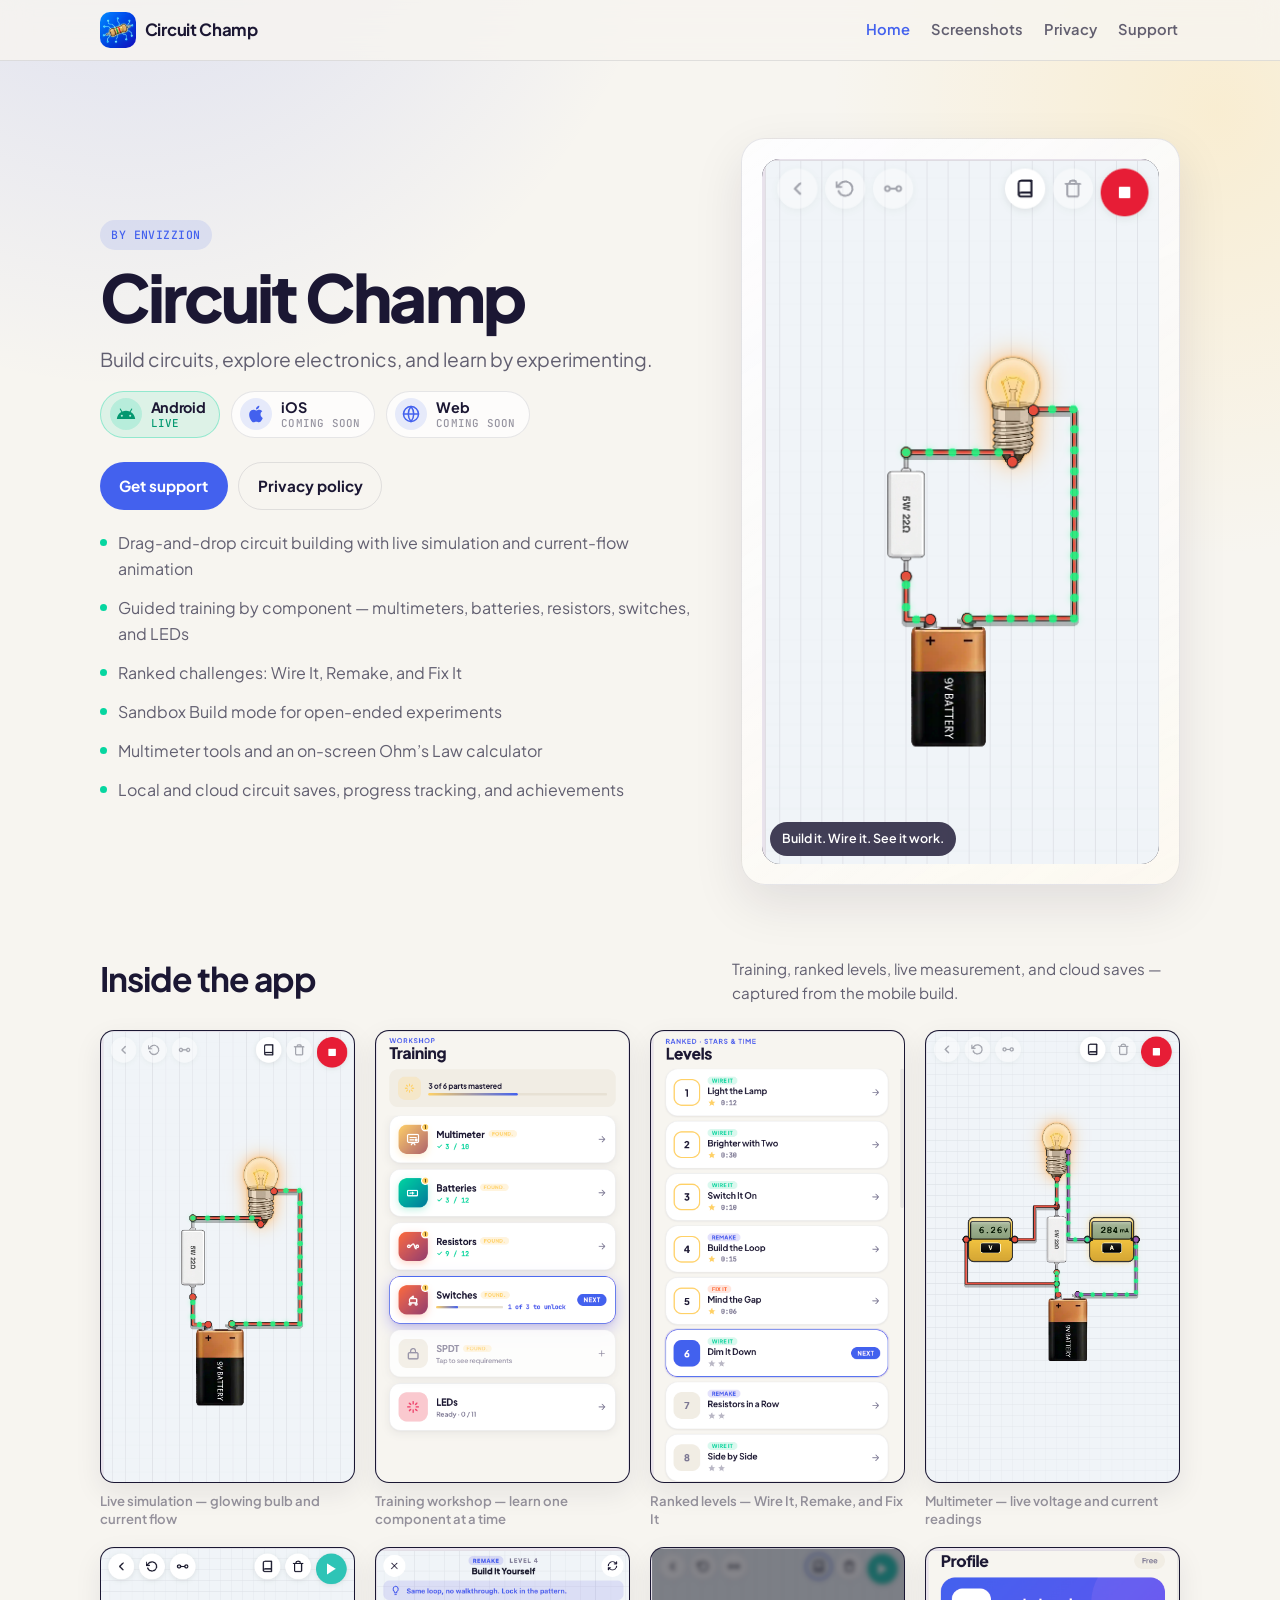
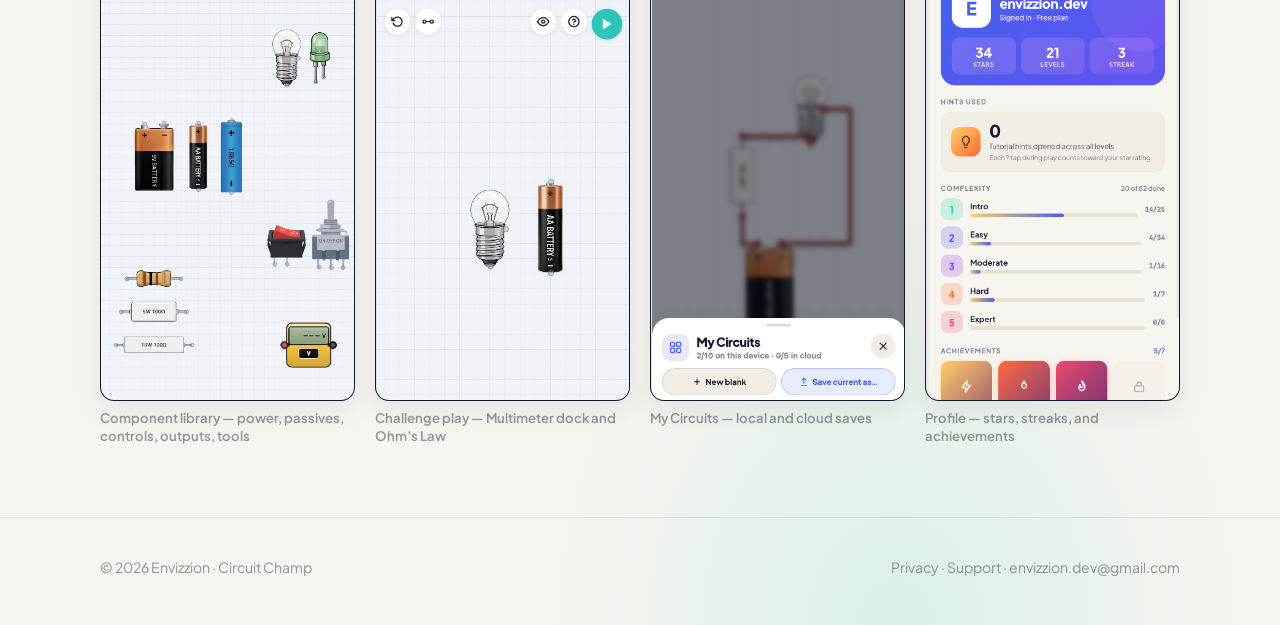
==== commit 7c9cf508: "Rename public branding from Circuit Champ 2 to Circuit Champ. Co-authored-by: Cursor <cursoragent@cu" ====
--- a/index.html
+++ b/index.html
@@ -4,9 +4,9 @@
 <head>
   <meta charset="utf-8">
   <meta name="viewport" content="width=device-width, initial-scale=1, viewport-fit=cover">
-  <title>Circuit Champ 2 — Build circuits. Learn by experimenting.</title>
+  <title>Circuit Champ — Build circuits. Learn by experimenting.</title>
   <meta name="description"
-    content="Circuit Champ 2 is a hands-on electronics learning app for Android, with iOS and web versions coming soon. Build circuits, train with guided levels, and experiment in the sandbox.">
+    content="Circuit Champ is a hands-on electronics learning app for Android, with iOS and web versions coming soon. Build circuits, train with guided levels, and experiment in the sandbox.">
   <meta name="theme-color" content="#4361ee">
   <link rel="icon" href="assets/icon.png" type="image/png">
   <link rel="preconnect" href="https://fonts.googleapis.com">
@@ -22,7 +22,7 @@
     <div class="site-header__inner">
       <a class="brand" href="./">
         <img src="assets/icon.png" width="36" height="36" alt="">
-        <span>Circuit Champ 2</span>
+        <span>Circuit Champ</span>
       </a>
       <nav class="nav" aria-label="Primary">
         <a href="./" aria-current="page">Home</a>
@@ -38,7 +38,7 @@
       <div class="wrap hero__grid">
         <div class="hero__copy">
           <p class="eyebrow anim">By Envizzion</p>
-          <h1 class="anim anim-d1">Circuit Champ 2</h1>
+          <h1 class="anim anim-d1">Circuit Champ</h1>
           <p class="hero__lede anim anim-d2">Build circuits, explore electronics, and learn by experimenting.</p>
           <ul class="platforms anim anim-d2" aria-label="Supported platforms">
             <li class="platform platform--live">
@@ -161,7 +161,7 @@
 
   <footer class="site-footer">
     <div class="site-footer__inner">
-      <p>© 2026 Envizzion · Circuit Champ 2</p>
+      <p>© 2026 Envizzion · Circuit Champ</p>
       <p>
         <a href="privacy/">Privacy</a>
         ·
